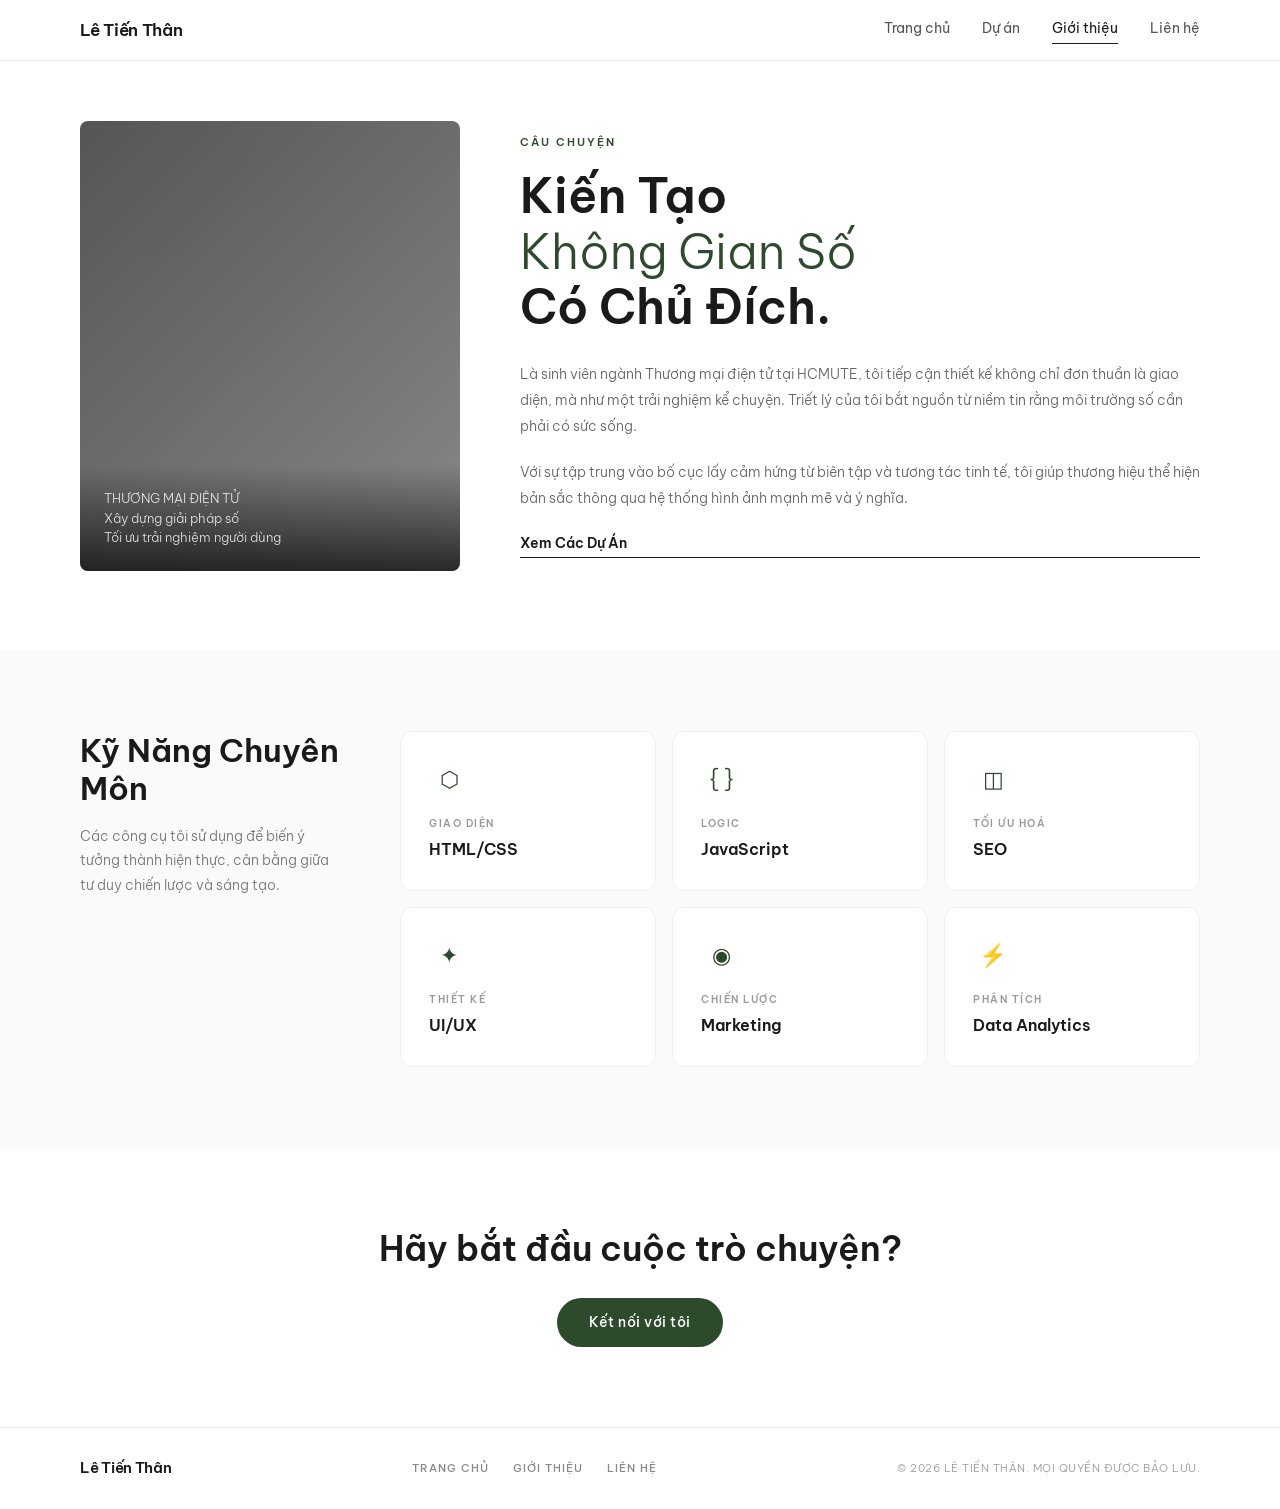
==== about.html @ 416ae42b "Test" ====
<!DOCTYPE html>
<html lang="vi">
<head>
  <meta charset="UTF-8">
  <meta name="viewport" content="width=device-width, initial-scale=1.0">
  <meta name="description" content="Giới thiệu về Lê Tiến Thân - Sinh viên Thương mại điện tử tại HCMUTE">
  <title>Lê Tiến Thân | Giới Thiệu</title>
  <link rel="stylesheet" href="styles.css">
  <script src="script.js" defer></script>
</head>
<body>

  <!-- HEADER -->
  <header class="header">
    <div class="container">
      <a href="home.html" class="logo">Lê Tiến Thân</a>
      <nav class="nav">
        <a href="home.html">Trang chủ</a>
        <a href="home.html#projects">Dự án</a>
        <a href="about.html" class="active">Giới thiệu</a>
        <a href="contact.html">Liên hệ</a>
      </nav>
      <button class="menu-toggle" type="button" aria-expanded="false" aria-label="Mở menu điều hướng">
        <span></span>
        <span></span>
        <span></span>
      </button>
    </div>
  </header>

  <!-- HERO ABOUT -->
  <section class="hero-about">
    <div class="container">
      <div class="about-image">
        <!-- Thay ảnh: đặt file vào folder images/ và cập nhật src -->
        <img src="images/about.jpg" alt="Lê Tiến Thân" onerror="this.style.display='none'">
        <div class="about-image-overlay">
          <p>THƯƠNG MẠI ĐIỆN TỬ</p>
          <p>Xây dựng giải pháp số</p>
          <p>Tối ưu trải nghiệm người dùng</p>
        </div>
      </div>
      <div class="about-content">
        <span class="label-text">Câu Chuyện</span>
        <h1>Kiến Tạo<br><em>Không Gian Số</em><br>Có Chủ Đích.</h1>
        <p class="description">
          Là sinh viên ngành Thương mại điện tử tại HCMUTE, tôi tiếp cận thiết kế không chỉ đơn thuần là giao diện, mà như một trải nghiệm kể chuyện. Triết lý của tôi bắt nguồn từ niềm tin rằng môi trường số cần phải có sức sống.
        </p>
        <p class="description">
          Với sự tập trung vào bố cục lấy cảm hứng từ biên tập và tương tác tinh tế, tôi giúp thương hiệu thể hiện bản sắc thông qua hệ thống hình ảnh mạnh mẽ và ý nghĩa.
        </p>
        <a href="home.html#projects" class="view-link">Xem Các Dự Án</a>
      </div>
    </div>
  </section>

  <!-- SKILLS -->
  <section class="skills-section">
    <div class="container">
      <div class="skills-intro">
        <h2>Kỹ Năng Chuyên Môn</h2>
        <p>Các công cụ tôi sử dụng để biến ý tưởng thành hiện thực, cân bằng giữa tư duy chiến lược và sáng tạo.</p>
      </div>
      <div class="skills-grid">

        <div class="skill-card">
          <div class="skill-icon">⬡</div>
          <div class="skill-label">Giao diện</div>
          <div class="skill-name">HTML/CSS</div>
        </div>

        <div class="skill-card">
          <div class="skill-icon">{ }</div>
          <div class="skill-label">Logic</div>
          <div class="skill-name">JavaScript</div>
        </div>

        <div class="skill-card">
          <div class="skill-icon">◫</div>
          <div class="skill-label">Tối ưu hoá</div>
          <div class="skill-name">SEO</div>
        </div>

        <div class="skill-card">
          <div class="skill-icon">✦</div>
          <div class="skill-label">Thiết kế</div>
          <div class="skill-name">UI/UX</div>
        </div>

        <div class="skill-card">
          <div class="skill-icon">◉</div>
          <div class="skill-label">Chiến lược</div>
          <div class="skill-name">Marketing</div>
        </div>

        <div class="skill-card">
          <div class="skill-icon">⚡</div>
          <div class="skill-label">Phân tích</div>
          <div class="skill-name">Data Analytics</div>
        </div>

      </div>
    </div>
  </section>

  <!-- CTA -->
  <section class="cta-section">
    <div class="container">
      <h2>Hãy bắt đầu cuộc trò chuyện?</h2>
      <a href="contact.html" class="btn-primary">Kết nối với tôi</a>
    </div>
  </section>

  <!-- FOOTER -->
  <footer class="footer">
    <div class="container">
      <span class="footer-logo">Lê Tiến Thân</span>
      <div class="footer-links">
        <a href="home.html">Trang chủ</a>
        <a href="about.html">Giới thiệu</a>
        <a href="contact.html">Liên hệ</a>
      </div>
      <span class="footer-copyright">© 2026 LÊ TIẾN THÂN. MỌI QUYỀN ĐƯỢC BẢO LƯU.</span>
    </div>
  </footer>

</body>
</html>
---- styles.css ----
/* ===== RESET & BASE ===== */
@import url('https://fonts.googleapis.com/css2?family=Be+Vietnam+Pro:ital,wght@0,300;0,400;0,500;0,600;0,700;1,300;1,400&display=swap');

*, *::before, *::after {
  margin: 0;
  padding: 0;
  box-sizing: border-box;
}

html {
  scroll-behavior: smooth;
}

body {
  font-family: 'Be Vietnam Pro', sans-serif;
  font-size: 16px;
  line-height: 1.6;
  color: #1a1a1a;
  background-color: #ffffff;
  font-weight: 300;
  -webkit-font-smoothing: antialiased;
}

a {
  text-decoration: none;
  color: inherit;
  transition: color 0.3s ease;
}

img {
  max-width: 100%;
  height: auto;
  display: block;
}

ul, ol {
  list-style: none;
}

button {
  cursor: pointer;
  border: none;
  background: none;
  font-family: inherit;
}

input, textarea {
  font-family: inherit;
  outline: none;
}

/* ===== TYPOGRAPHY ===== */
h1, h2, h3, h4, h5, h6 {
  font-family: 'Be Vietnam Pro', sans-serif;
  font-weight: 600;
  line-height: 1.2;
}

h1 { font-size: 3.5rem; }
h2 { font-size: 2.5rem; }
h3 { font-size: 1.5rem; }
h4 { font-size: 1.125rem; }

.serif-italic {
  font-family: 'Be Vietnam Pro', sans-serif;
  font-weight: 300;
  font-style: italic;
}

.label-text {
  font-size: 0.7rem;
  font-weight: 600;
  letter-spacing: 2px;
  text-transform: uppercase;
  color: #2d4a2d;
}

/* ===== CONTAINER ===== */
.container {
  max-width: 1200px;
  margin: 0 auto;
  padding: 0 40px;
}

/* ===== HEADER / NAV ===== */
.header {
  position: sticky;
  top: 0;
  z-index: 100;
  background: #fff;
  border-bottom: 1px solid #eee;
}

.header .container {
  display: flex;
  justify-content: space-between;
  align-items: center;
  height: 60px;
  position: relative;
}

.logo {
  font-family: 'Be Vietnam Pro', sans-serif;
  font-size: 1.05rem;
  font-weight: 600;
  letter-spacing: -0.3px;
  color: #1a1a1a;
}

.nav {
  display: flex;
  align-items: center;
  gap: 32px;
}

.nav a {
  font-size: 0.85rem;
  font-weight: 400;
  color: #555;
  position: relative;
  padding-bottom: 2px;
}

.nav a:hover,
.nav a.active {
  color: #1a1a1a;
}

.nav a.active::after {
  content: '';
  position: absolute;
  bottom: -2px;
  left: 0;
  right: 0;
  height: 1px;
  background: #1a1a1a;
}

.menu-toggle {
  display: none;
  flex-direction: column;
  align-items: center;
  justify-content: center;
  gap: 5px;
  cursor: pointer;
  width: 44px;
  height: 44px;
  padding: 0;
}

.menu-toggle span {
  width: 24px;
  height: 2px;
  background: #1a1a1a;
  transition: transform 0.3s ease, opacity 0.3s ease;
}

.header.menu-open .menu-toggle span:nth-child(1) {
  transform: translateY(7px) rotate(45deg);
}

.header.menu-open .menu-toggle span:nth-child(2) {
  opacity: 0;
}

.header.menu-open .menu-toggle span:nth-child(3) {
  transform: translateY(-7px) rotate(-45deg);
}

/* ===== HERO - HOME ===== */
.hero-home {
  padding: 80px 0 60px;
}

.hero-home .container {
  display: flex;
  justify-content: space-between;
  align-items: center;
  gap: 60px;
}

.hero-content {
  flex: 1;
  max-width: 500px;
}

.hero-content .label-text {
  margin-bottom: 16px;
  display: block;
}

.hero-content h1 {
  margin-bottom: 24px;
}

.hero-content p {
  font-size: 0.95rem;
  color: #666;
  line-height: 1.7;
  margin-bottom: 32px;
}

.hero-image {
  flex: 0 0 400px;
  height: 420px;
  border-radius: 12px;
  overflow: hidden;
  background: linear-gradient(135deg, #3a5a3a, #5a7a5a);
  position: relative;
}

.hero-image img {
  width: 100%;
  height: 100%;
  object-fit: cover;
}

.hero-image-placeholder {
  width: 100%;
  height: 100%;
  display: flex;
  align-items: center;
  justify-content: center;
  color: rgba(255,255,255,0.5);
  font-size: 0.9rem;
}

/* ===== BUTTONS ===== */
.btn-outline {
  display: inline-block;
  padding: 12px 28px;
  border: 1.5px solid #1a1a1a;
  border-radius: 30px;
  font-size: 0.85rem;
  font-weight: 500;
  color: #1a1a1a;
  transition: all 0.3s ease;
}

.btn-outline:hover {
  background: #1a1a1a;
  color: #fff;
}

.btn-primary {
  display: inline-block;
  padding: 14px 32px;
  background: #2d4a2d;
  color: #fff;
  border-radius: 30px;
  font-size: 0.85rem;
  font-weight: 500;
  letter-spacing: 0.5px;
  transition: all 0.3s ease;
  border: none;
}

.btn-primary:hover {
  background: #1e361e;
  transform: translateY(-1px);
}

.btn-primary:disabled {
  opacity: 0.7;
  cursor: not-allowed;
  transform: none;
}

.btn-dark {
  display: inline-flex;
  align-items: center;
  gap: 10px;
  padding: 16px 32px;
  background: #1a1a1a;
  color: #fff;
  border-radius: 0;
  font-size: 0.75rem;
  font-weight: 600;
  letter-spacing: 2px;
  text-transform: uppercase;
  transition: all 0.3s ease;
  border: none;
}

.btn-dark:hover {
  background: #333;
}

/* ===== PROJECTS SECTION ===== */
.projects-section {
  padding: 80px 0;
}

.projects-header {
  display: flex;
  justify-content: space-between;
  align-items: center;
  margin-bottom: 48px;
}

.projects-header a {
  font-size: 0.75rem;
  font-weight: 600;
  letter-spacing: 1.5px;
  text-transform: uppercase;
  color: #2d4a2d;
}

.projects-header a:hover {
  text-decoration: underline;
}

.projects-grid {
  display: grid;
  grid-template-columns: 1fr 1fr;
  gap: 40px;
}

.project-card {
  transition: transform 0.3s ease;
}

.project-card:hover {
  transform: translateY(-4px);
}

.project-card-image {
  width: 100%;
  height: 260px;
  border-radius: 8px;
  overflow: hidden;
  margin-bottom: 20px;
  background: #e8e8e8;
  position: relative;
}

.project-card-image img {
  width: 100%;
  height: 100%;
  object-fit: cover;
}

.project-card-image .badge {
  position: absolute;
  top: 12px;
  left: 12px;
  background: rgba(0,0,0,0.6);
  color: #fff;
  padding: 4px 10px;
  border-radius: 4px;
  font-size: 0.65rem;
  font-weight: 500;
  letter-spacing: 1px;
  text-transform: uppercase;
}

.project-card h3 {
  margin-bottom: 8px;
  font-family: 'Be Vietnam Pro', sans-serif;
  font-weight: 600;
}

.project-card p {
  font-size: 0.85rem;
  color: #777;
  line-height: 1.6;
  margin-bottom: 16px;
}

.project-tags {
  display: flex;
  gap: 8px;
  flex-wrap: wrap;
}

.tag {
  display: inline-flex;
  align-items: center;
  gap: 4px;
  padding: 5px 12px;
  border: 1px solid #ddd;
  border-radius: 20px;
  font-size: 0.72rem;
  color: #555;
}

.tag .dot {
  width: 6px;
  height: 6px;
  border-radius: 50%;
  background: #2d4a2d;
}

/* ===== NEWSLETTER SECTION ===== */
.newsletter-section {
  padding: 60px 0;
  background: #f5f5f0;
  margin: 0;
}

.newsletter-section .container {
  max-width: 600px;
}

.newsletter-section h2 {
  font-size: 2rem;
  margin-bottom: 12px;
}

.newsletter-section p {
  font-size: 0.9rem;
  color: #777;
  margin-bottom: 32px;
}

.newsletter-form {
  display: flex;
  gap: 12px;
}

.newsletter-form input {
  flex: 1;
  padding: 14px 20px;
  border: 1px solid #ccc;
  border-radius: 30px;
  font-size: 0.85rem;
  background: #fff;
}

.newsletter-form input::placeholder {
  color: #aaa;
}

/* ===== FOOTER ===== */
.footer {
  padding: 28px 0;
  border-top: 1px solid #eee;
  background: #fff;
}

.footer .container {
  display: flex;
  justify-content: space-between;
  align-items: center;
  flex-wrap: wrap;
  gap: 16px;
}

.footer-logo {
  font-family: 'Be Vietnam Pro', sans-serif;
  font-size: 0.95rem;
  font-weight: 600;
  letter-spacing: -0.3px;
}

.footer-links {
  display: flex;
  gap: 24px;
}

.footer-links a {
  font-size: 0.7rem;
  font-weight: 500;
  letter-spacing: 1px;
  text-transform: uppercase;
  color: #888;
}

.footer-links a:hover {
  color: #1a1a1a;
}

.footer-copyright {
  font-size: 0.7rem;
  color: #999;
  letter-spacing: 0.5px;
}

/* ===== ABOUT PAGE - HERO ===== */
.hero-about {
  padding: 60px 0 80px;
}

.hero-about .container {
  display: flex;
  gap: 60px;
  align-items: stretch;
}

.about-image {
  flex: 0 0 380px;
  border-radius: 8px;
  overflow: hidden;
  background: linear-gradient(135deg, #555, #888);
  min-height: 450px;
  position: relative;
}

.about-image img {
  width: 100%;
  height: 100%;
  object-fit: cover;
}

.about-image-overlay {
  position: absolute;
  bottom: 0;
  left: 0;
  right: 0;
  padding: 24px;
  background: linear-gradient(transparent, rgba(0,0,0,0.7));
  color: #fff;
}

.about-image-overlay p {
  font-size: 0.8rem;
  color: rgba(255,255,255,0.8);
  line-height: 1.5;
}

.about-content {
  flex: 1;
  display: flex;
  flex-direction: column;
  justify-content: center;
}

.about-content .label-text {
  margin-bottom: 16px;
  display: block;
}

.about-content h1 {
  font-size: 3rem;
  margin-bottom: 28px;
  line-height: 1.15;
}

.about-content h1 em {
  color: #2d4a2d;
  font-style: normal;
  font-weight: 300;
}

.about-content .description {
  font-size: 0.9rem;
  color: #666;
  line-height: 1.8;
  margin-bottom: 20px;
}

.about-content .view-link {
  font-size: 0.9rem;
  color: #1a1a1a;
  font-weight: 600;
  border-bottom: 1.5px solid #1a1a1a;
  padding-bottom: 2px;
  text-decoration: none;
}

.about-content .view-link:hover {
  color: #2d4a2d;
}

/* ===== SKILLS SECTION ===== */
.skills-section {
  padding: 80px 0;
  background: #fafafa;
}

.skills-section .container {
  display: flex;
  gap: 60px;
  align-items: flex-start;
}

.skills-intro {
  flex: 0 0 260px;
}

.skills-intro h2 {
  font-size: 2rem;
  margin-bottom: 16px;
}

.skills-intro p {
  font-size: 0.9rem;
  color: #777;
  line-height: 1.7;
}

.skills-grid {
  flex: 1;
  display: grid;
  grid-template-columns: repeat(3, 1fr);
  gap: 16px;
}

.skill-card {
  background: #fff;
  border: 1px solid #eee;
  border-radius: 12px;
  padding: 28px;
  transition: all 0.3s ease;
}

.skill-card:hover {
  border-color: #ccc;
  transform: translateY(-2px);
  box-shadow: 0 4px 16px rgba(0,0,0,0.06);
}

.skill-icon {
  width: 40px;
  height: 40px;
  display: flex;
  align-items: center;
  justify-content: center;
  margin-bottom: 16px;
  font-size: 1.4rem;
  color: #2d4a2d;
}

.skill-card .skill-label {
  font-size: 0.65rem;
  font-weight: 600;
  letter-spacing: 1.5px;
  text-transform: uppercase;
  color: #999;
  margin-bottom: 4px;
}

.skill-card .skill-name {
  font-size: 1rem;
  font-weight: 600;
  color: #1a1a1a;
}

/* ===== CTA SECTION ===== */
.cta-section {
  padding: 80px 0;
  text-align: center;
}

.cta-section h2 {
  font-size: 2.2rem;
  margin-bottom: 28px;
}

/* ===== CONTACT PAGE - HERO ===== */
.hero-contact {
  padding: 60px 0 40px;
}

.hero-contact h1 {
  font-size: 3.5rem;
  margin-bottom: 20px;
}

.hero-contact h1 em {
  color: #2d4a2d;
}

.hero-contact p {
  font-size: 0.9rem;
  color: #666;
  max-width: 400px;
  line-height: 1.7;
}

/* ===== CONTACT FORM SECTION ===== */
.contact-section {
  padding: 40px 0 60px;
}

.contact-section .container {
  display: flex;
  gap: 60px;
}

.contact-info {
  flex: 0 0 240px;
  align-self: flex-start;
}

.contact-block {
  margin-bottom: 36px;
}

.contact-block .label-text {
  margin-bottom: 12px;
  display: block;
}

.contact-block h3 {
  font-family: 'Be Vietnam Pro', sans-serif;
  font-size: 1.1rem;
  font-weight: 600;
  margin-bottom: 4px;
}

.contact-block p {
  font-size: 0.85rem;
  color: #777;
  line-height: 1.5;
}

.social-icons {
  display: flex;
  gap: 12px;
}

.social-icon {
  width: 40px;
  height: 40px;
  border: 1px solid #ddd;
  border-radius: 50%;
  display: flex;
  align-items: center;
  justify-content: center;
  font-size: 0.85rem;
  color: #555;
  transition: all 0.3s ease;
}

.social-icon:hover {
  border-color: #2d4a2d;
  color: #2d4a2d;
  background: #f0f5f0;
}

.contact-content {
  flex: 1;
  display: flex;
  flex-direction: column;
  gap: 24px;
}

.contact-form {
  padding: 32px;
  background: #f8f7f1;
  border: 1px solid #ece8da;
  border-radius: 16px;
}

.contact-form-intro {
  margin-bottom: 24px;
}

.contact-form-intro .label-text {
  display: block;
  margin-bottom: 12px;
}

.contact-form-intro h2 {
  font-size: 2rem;
  margin-bottom: 12px;
}

.contact-form-intro p {
  font-size: 0.9rem;
  color: #666;
  line-height: 1.7;
  max-width: 680px;
}

.form-grid {
  display: grid;
  grid-template-columns: repeat(2, minmax(0, 1fr));
  gap: 16px;
}

.form-field {
  display: flex;
  flex-direction: column;
  gap: 8px;
}

.form-field span {
  font-size: 0.8rem;
  font-weight: 500;
  color: #444;
}

.form-field input,
.form-field textarea {
  width: 100%;
  padding: 14px 16px;
  border: 1px solid #d9d4c5;
  border-radius: 12px;
  background: #fff;
  color: #1a1a1a;
  font-size: 0.92rem;
  transition: border-color 0.3s ease, box-shadow 0.3s ease;
}

.form-field input::placeholder,
.form-field textarea::placeholder {
  color: #a0a0a0;
}

.form-field input:focus,
.form-field textarea:focus {
  border-color: #2d4a2d;
  box-shadow: 0 0 0 3px rgba(45,74,45,0.08);
}

.form-field textarea {
  min-height: 170px;
  resize: vertical;
}

.form-field-full {
  grid-column: 1 / -1;
}

.hidden-field {
  position: absolute;
  left: -9999px;
  width: 1px;
  height: 1px;
  overflow: hidden;
}

.form-actions {
  display: flex;
  align-items: center;
  gap: 16px;
  flex-wrap: wrap;
  margin-top: 24px;
}

.form-note {
  font-size: 0.85rem;
  color: #666;
}

.form-status {
  min-height: 24px;
  margin-top: 16px;
  font-size: 0.9rem;
  font-weight: 500;
}

.form-status[data-state="pending"] {
  color: #666;
}

.form-status[data-state="success"] {
  color: #2d4a2d;
}

.form-status[data-state="error"] {
  color: #9f2f2f;
}

.contact-cards {
  display: grid;
  grid-template-columns: repeat(3, minmax(0, 1fr));
  gap: 16px;
}

.contact-action-card {
  display: flex;
  flex-direction: column;
  align-items: flex-start;
  min-height: 220px;
  padding: 32px 24px;
  background: #fff;
  border: 1px solid #eee;
  border-radius: 12px;
  text-decoration: none;
  color: inherit;
  transition: all 0.3s ease;
}

.contact-action-card:hover {
  border-color: #2d4a2d;
  transform: translateY(-3px);
  box-shadow: 0 8px 24px rgba(0,0,0,0.06);
}

.contact-card-icon {
  width: 48px;
  height: 48px;
  display: flex;
  align-items: center;
  justify-content: center;
  background: #f5f5f0;
  border-radius: 10px;
  margin-bottom: 20px;
  color: #2d4a2d;
}

.contact-action-card h3 {
  font-family: 'Be Vietnam Pro', sans-serif;
  font-size: 1rem;
  font-weight: 600;
  margin-bottom: 4px;
}

.contact-action-card p {
  font-size: 0.8rem;
  color: #888;
  margin-bottom: 20px;
  line-height: 1.4;
}

.contact-card-cta {
  margin-top: auto;
  font-size: 0.75rem;
  font-weight: 600;
  color: #2d4a2d;
  letter-spacing: 0.5px;
}

/* ===== AVAILABILITY SECTION ===== */
.availability-section {
  padding: 0 0 80px;
}

.availability-section .container {
  display: flex;
  gap: 0;
  align-items: stretch;
}

.availability-image {
  flex: 0 0 50%;
  min-height: 350px;
  background: linear-gradient(135deg, #c0c0c0, #a0a0a0);
  position: relative;
}

.availability-image img {
  width: 100%;
  height: 100%;
  object-fit: cover;
}

.availability-content {
  flex: 1;
  display: flex;
  flex-direction: column;
  justify-content: center;
  padding: 40px 60px;
}

.availability-content .label-text {
  margin-bottom: 16px;
  display: block;
}

.availability-content h2 {
  font-size: 2rem;
  margin-bottom: 20px;
  line-height: 1.3;
}

.availability-content p {
  font-size: 0.9rem;
  color: #777;
  line-height: 1.7;
}

/* ===== RESPONSIVE ===== */
@media (max-width: 992px) {
  h1 { font-size: 2.5rem; }
  h2 { font-size: 2rem; }

  .hero-home .container {
    flex-direction: column;
  }

  .hero-image {
    flex: none;
    width: 100%;
    height: 280px;
  }

  .projects-grid {
    grid-template-columns: 1fr;
  }

  .hero-about .container {
    flex-direction: column;
  }

  .about-image {
    flex: none;
    width: 100%;
    min-height: 350px;
  }

  .skills-section .container {
    flex-direction: column;
  }

  .skills-intro {
    flex: none;
  }

  .contact-section .container {
    flex-direction: column;
  }

  .contact-cards {
    grid-template-columns: repeat(2, minmax(0, 1fr));
  }

  .availability-section .container {
    flex-direction: column;
  }

  .availability-image {
    min-height: 250px;
  }
}

@media (max-width: 768px) {
  .container {
    padding: 0 20px;
  }

  h1 { font-size: 2rem; }

  .nav {
    display: none;
  }

  .menu-toggle {
    display: flex;
  }

  .header .container {
    height: auto;
    min-height: 60px;
    flex-wrap: wrap;
    padding-top: 8px;
    padding-bottom: 8px;
  }

  .nav {
    order: 3;
    width: 100%;
    flex-direction: column;
    align-items: flex-start;
    gap: 16px;
    padding-top: 16px;
    margin-top: 12px;
    border-top: 1px solid #eee;
  }

  .header.menu-open .nav {
    display: flex;
  }

  .skills-grid {
    grid-template-columns: repeat(2, 1fr);
  }

  .form-grid {
    grid-template-columns: 1fr;
  }

  .form-field-full {
    grid-column: auto;
  }

  .contact-form {
    padding: 24px 20px;
  }

  .contact-cards {
    grid-template-columns: 1fr;
  }

  .footer .container {
    flex-direction: column;
    text-align: center;
  }

  .footer-links {
    justify-content: center;
  }
}

@media (max-width: 480px) {
  .skills-grid {
    grid-template-columns: 1fr;
  }
}

/* ===== PROJECT DETAIL PAGES ===== */
.project-detail-hero {
  padding: 60px 0 40px;
}

.back-link {
  display: inline-block;
  font-size: 0.8rem;
  color: #888;
  margin-bottom: 24px;
  transition: color 0.3s ease;
}

.back-link:hover {
  color: #2d4a2d;
}

.project-detail-hero .label-text {
  display: block;
  margin-bottom: 12px;
}

.project-detail-hero h1 {
  font-size: 3rem;
  margin-bottom: 20px;
}

.project-detail-subtitle {
  font-size: 0.95rem;
  color: #666;
  max-width: 600px;
  line-height: 1.7;
  margin-bottom: 36px;
}

.project-meta {
  display: flex;
  gap: 48px;
  padding-top: 24px;
  border-top: 1px solid #eee;
}

.meta-item {
  display: flex;
  flex-direction: column;
  gap: 4px;
}

.meta-label {
  font-size: 0.65rem;
  font-weight: 600;
  letter-spacing: 1.5px;
  text-transform: uppercase;
  color: #999;
}

.meta-value {
  font-size: 0.9rem;
  font-weight: 500;
  color: #1a1a1a;
}

.project-detail-cover {
  padding: 40px 0;
}

.project-cover-image {
  width: 100%;
  height: 400px;
  border-radius: 12px;
  overflow: hidden;
  background: linear-gradient(135deg, #e0e0e0, #c8c8c8);
}

.project-cover-image img {
  width: 100%;
  height: 100%;
  object-fit: cover;
}

.project-detail-content {
  padding: 40px 0;
  border-top: 1px solid #f0f0f0;
}

.content-grid {
  display: flex;
  gap: 60px;
}

.content-sidebar {
  flex: 0 0 200px;
}

.content-sidebar h3 {
  font-size: 1.1rem;
  font-weight: 600;
  color: #1a1a1a;
}

.content-main {
  flex: 1;
}

.content-main p {
  font-size: 0.9rem;
  color: #555;
  line-height: 1.8;
  margin-bottom: 16px;
}

.detail-list {
  list-style: none;
  padding: 0;
}

.detail-list li {
  font-size: 0.9rem;
  color: #555;
  line-height: 1.8;
  margin-bottom: 16px;
  padding-left: 20px;
  position: relative;
}

.detail-list li::before {
  content: '';
  position: absolute;
  left: 0;
  top: 10px;
  width: 6px;
  height: 6px;
  border-radius: 50%;
  background: #2d4a2d;
}

.detail-list li strong {
  color: #1a1a1a;
  font-weight: 600;
}

.cta-section h2 a {
  color: #1a1a1a;
  transition: color 0.3s ease;
}

.cta-section h2 a:hover {
  color: #2d4a2d;
}

a.project-card {
  display: block;
  text-decoration: none;
  color: inherit;
}

@media (max-width: 992px) {
  .project-meta {
    flex-wrap: wrap;
    gap: 24px;
  }

  .content-grid {
    flex-direction: column;
    gap: 20px;
  }

  .content-sidebar {
    flex: none;
  }
}

@media (max-width: 768px) {
  .project-detail-hero h1 {
    font-size: 2rem;
  }

  .project-cover-image {
    height: 250px;
  }
}
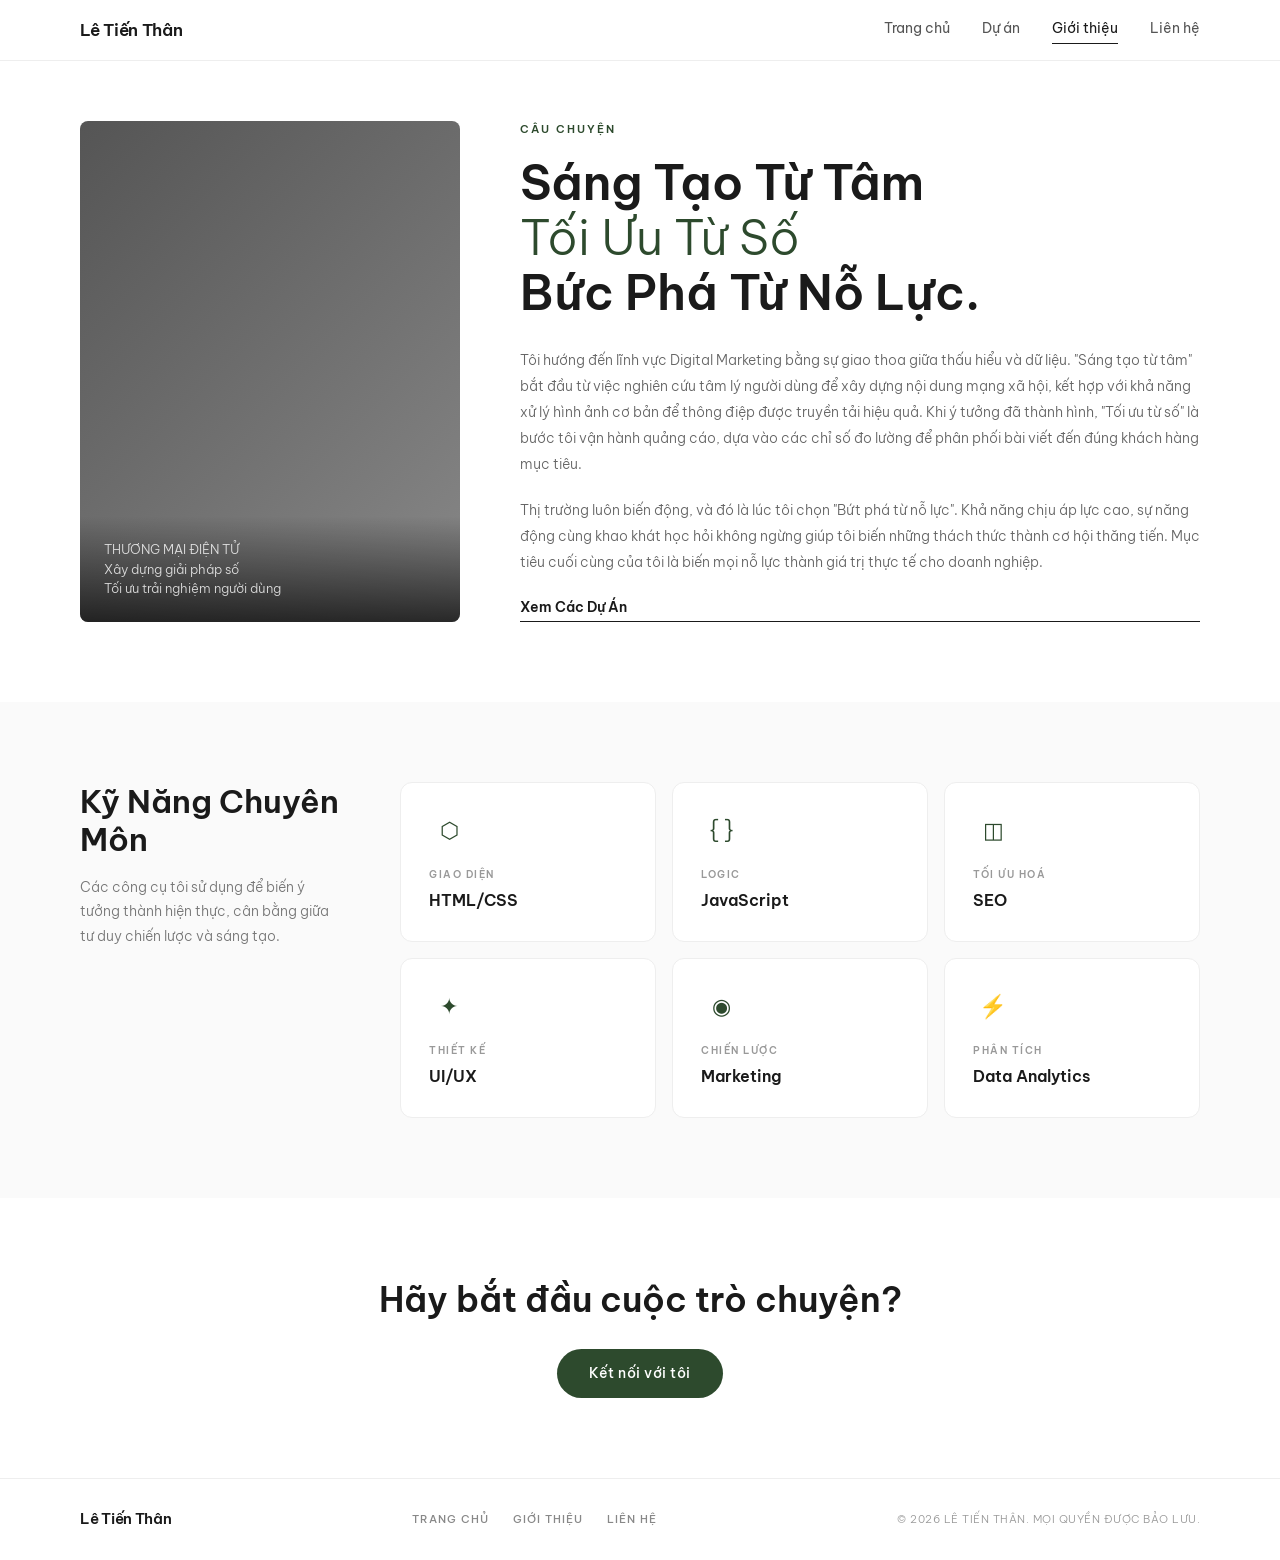
==== commit ef0ef0fb: "---" ====
--- a/about.html
+++ b/about.html
@@ -13,10 +13,10 @@
   <!-- HEADER -->
   <header class="header">
     <div class="container">
-      <a href="home.html" class="logo">Lê Tiến Thân</a>
+      <a href="index.html" class="logo">Lê Tiến Thân</a>
       <nav class="nav">
-        <a href="home.html">Trang chủ</a>
-        <a href="home.html#projects">Dự án</a>
+        <a href="index.html">Trang chủ</a>
+        <a href="index.html#projects">Dự án</a>
         <a href="about.html" class="active">Giới thiệu</a>
         <a href="contact.html">Liên hệ</a>
       </nav>
@@ -42,14 +42,17 @@
       </div>
       <div class="about-content">
         <span class="label-text">Câu Chuyện</span>
-        <h1>Kiến Tạo<br><em>Không Gian Số</em><br>Có Chủ Đích.</h1>
+        <h1>Sáng Tạo Từ Tâm<br><em>Tối Ưu Từ Số</em><br>Bức Phá Từ Nỗ Lực.</h1>
         <p class="description">
-          Là sinh viên ngành Thương mại điện tử tại HCMUTE, tôi tiếp cận thiết kế không chỉ đơn thuần là giao diện, mà như một trải nghiệm kể chuyện. Triết lý của tôi bắt nguồn từ niềm tin rằng môi trường số cần phải có sức sống.
+          Tôi hướng đến lĩnh vực Digital Marketing bằng sự giao thoa giữa thấu hiểu và dữ liệu. 
+          "Sáng tạo từ tâm" bắt đầu từ việc nghiên cứu tâm lý người dùng để xây dựng nội dung mạng xã hội, kết hợp với khả năng xử lý hình ảnh 
+          cơ bản để thông điệp được truyền tải hiệu quả. Khi ý tưởng đã thành hình, "Tối ưu từ số" là bước tôi vận hành quảng cáo, dựa vào các chỉ số đo lường để phân phối bài viết đến đúng khách hàng mục tiêu.
         </p>
         <p class="description">
-          Với sự tập trung vào bố cục lấy cảm hứng từ biên tập và tương tác tinh tế, tôi giúp thương hiệu thể hiện bản sắc thông qua hệ thống hình ảnh mạnh mẽ và ý nghĩa.
-        </p>
-        <a href="home.html#projects" class="view-link">Xem Các Dự Án</a>
+          Thị trường luôn biến động, và đó là lúc tôi chọn "Bứt phá từ nỗ lực". Khả năng chịu áp lực cao, sự năng động cùng khao khát học hỏi không ngừng giúp tôi biến những thách thức thành cơ hội thăng tiến.
+          Mục tiêu cuối cùng của tôi là biến mọi nỗ lực thành giá trị thực tế cho doanh nghiệp.
+          </p>
+        <a href="index.html#projects" class="view-link">Xem Các Dự Án</a>
       </div>
     </div>
   </section>
@@ -116,7 +119,7 @@
     <div class="container">
       <span class="footer-logo">Lê Tiến Thân</span>
       <div class="footer-links">
-        <a href="home.html">Trang chủ</a>
+        <a href="index.html">Trang chủ</a>
         <a href="about.html">Giới thiệu</a>
         <a href="contact.html">Liên hệ</a>
       </div>
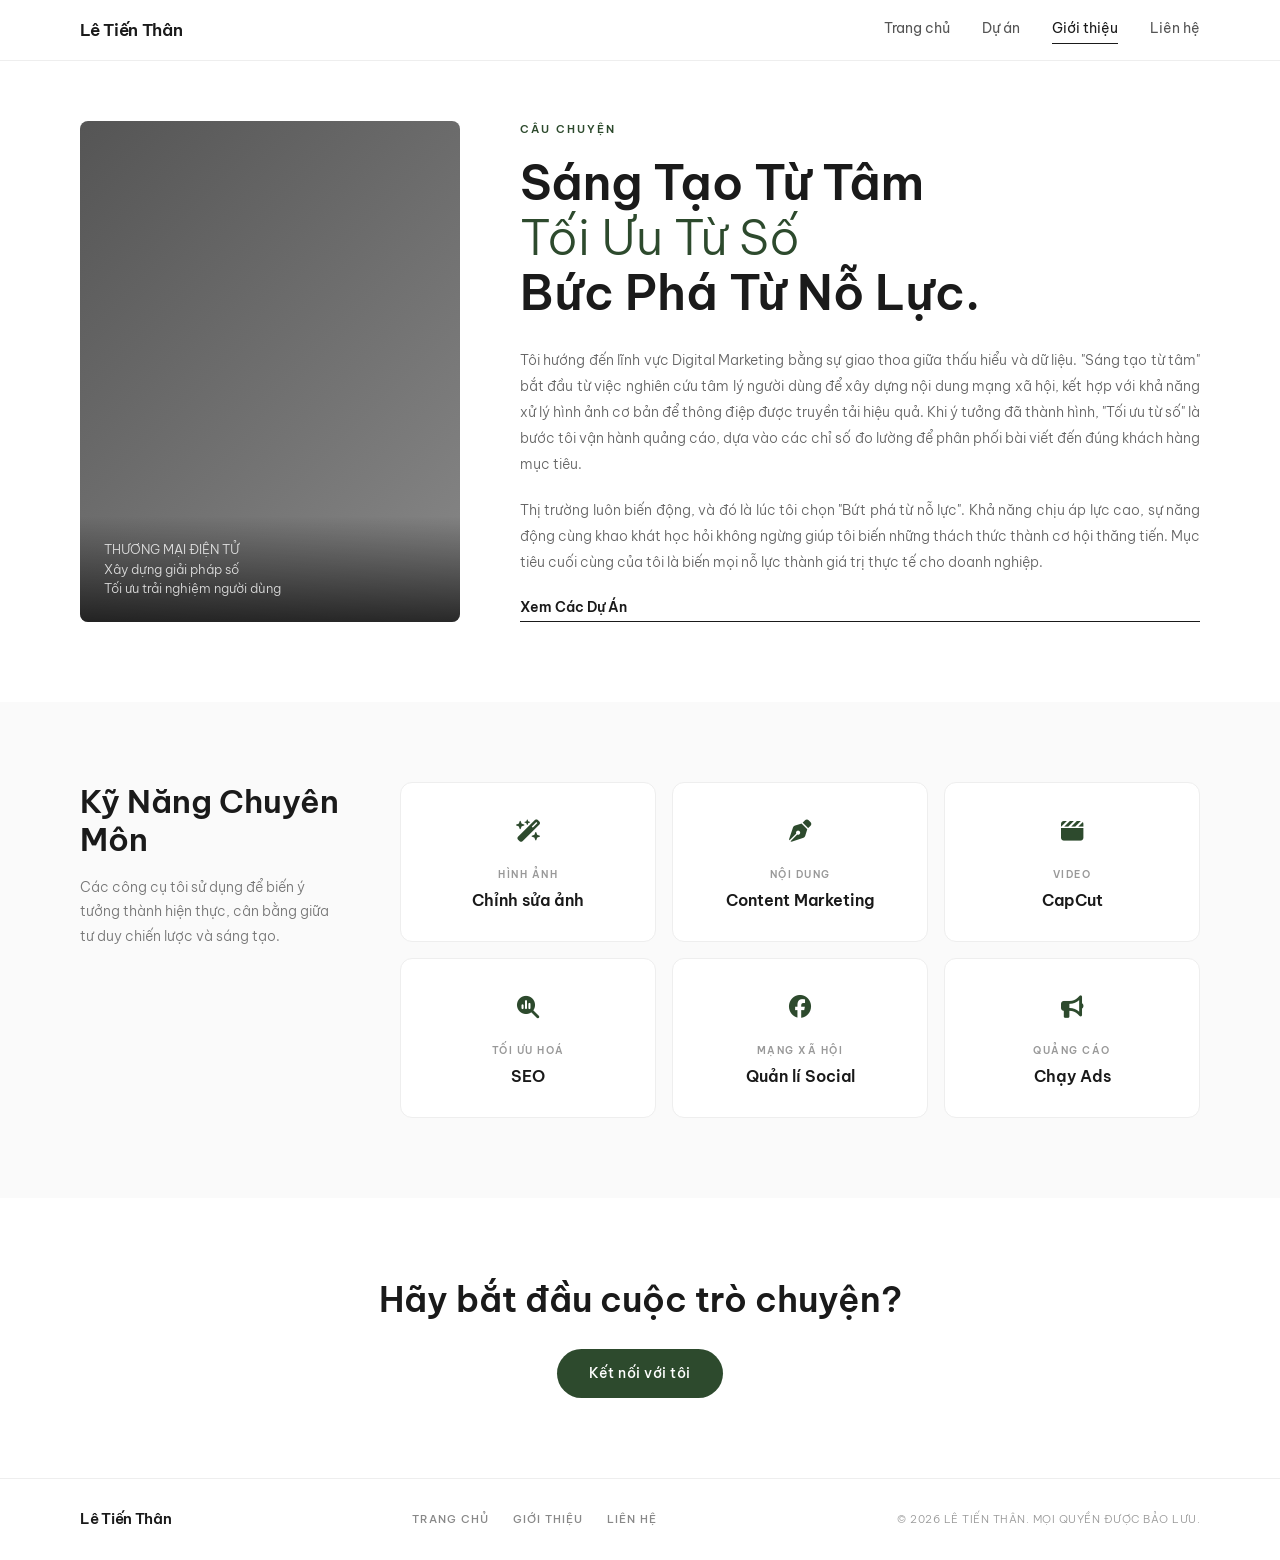
==== commit 452ec24a: "fix: change color and background btn" ====
--- a/about.html
+++ b/about.html
@@ -1,13 +1,17 @@
 <!DOCTYPE html>
 <html lang="vi">
+
 <head>
   <meta charset="UTF-8">
   <meta name="viewport" content="width=device-width, initial-scale=1.0">
   <meta name="description" content="Giới thiệu về Lê Tiến Thân - Sinh viên Thương mại điện tử tại HCMUTE">
   <title>Lê Tiến Thân | Giới Thiệu</title>
+  <link rel="stylesheet" href="https://cdnjs.cloudflare.com/ajax/libs/font-awesome/6.5.1/css/all.min.css"
+    crossorigin="anonymous" referrerpolicy="no-referrer" />
   <link rel="stylesheet" href="styles.css">
   <script src="script.js" defer></script>
 </head>
+
 <body>
 
   <!-- HEADER -->
@@ -29,7 +33,7 @@
   </header>
 
   <!-- HERO ABOUT -->
-  <section class="hero-about">
+  <section class="hero-about reveal">
     <div class="container">
       <div class="about-image">
         <!-- Thay ảnh: đặt file vào folder images/ và cập nhật src -->
@@ -44,21 +48,24 @@
         <span class="label-text">Câu Chuyện</span>
         <h1>Sáng Tạo Từ Tâm<br><em>Tối Ưu Từ Số</em><br>Bức Phá Từ Nỗ Lực.</h1>
         <p class="description">
-          Tôi hướng đến lĩnh vực Digital Marketing bằng sự giao thoa giữa thấu hiểu và dữ liệu. 
-          "Sáng tạo từ tâm" bắt đầu từ việc nghiên cứu tâm lý người dùng để xây dựng nội dung mạng xã hội, kết hợp với khả năng xử lý hình ảnh 
-          cơ bản để thông điệp được truyền tải hiệu quả. Khi ý tưởng đã thành hình, "Tối ưu từ số" là bước tôi vận hành quảng cáo, dựa vào các chỉ số đo lường để phân phối bài viết đến đúng khách hàng mục tiêu.
+          Tôi hướng đến lĩnh vực Digital Marketing bằng sự giao thoa giữa thấu hiểu và dữ liệu.
+          "Sáng tạo từ tâm" bắt đầu từ việc nghiên cứu tâm lý người dùng để xây dựng nội dung mạng xã hội, kết hợp với
+          khả năng xử lý hình ảnh
+          cơ bản để thông điệp được truyền tải hiệu quả. Khi ý tưởng đã thành hình, "Tối ưu từ số" là bước tôi vận hành
+          quảng cáo, dựa vào các chỉ số đo lường để phân phối bài viết đến đúng khách hàng mục tiêu.
         </p>
         <p class="description">
-          Thị trường luôn biến động, và đó là lúc tôi chọn "Bứt phá từ nỗ lực". Khả năng chịu áp lực cao, sự năng động cùng khao khát học hỏi không ngừng giúp tôi biến những thách thức thành cơ hội thăng tiến.
+          Thị trường luôn biến động, và đó là lúc tôi chọn "Bứt phá từ nỗ lực". Khả năng chịu áp lực cao, sự năng động
+          cùng khao khát học hỏi không ngừng giúp tôi biến những thách thức thành cơ hội thăng tiến.
           Mục tiêu cuối cùng của tôi là biến mọi nỗ lực thành giá trị thực tế cho doanh nghiệp.
-          </p>
+        </p>
         <a href="index.html#projects" class="view-link">Xem Các Dự Án</a>
       </div>
     </div>
   </section>
 
   <!-- SKILLS -->
-  <section class="skills-section">
+  <section class="skills-section reveal">
     <div class="container">
       <div class="skills-intro">
         <h2>Kỹ Năng Chuyên Môn</h2>
@@ -67,39 +74,39 @@
       <div class="skills-grid">
 
         <div class="skill-card">
-          <div class="skill-icon">⬡</div>
-          <div class="skill-label">Giao diện</div>
-          <div class="skill-name">HTML/CSS</div>
+          <div class="skill-icon"><i class="fa-solid fa-wand-magic-sparkles"></i></div>
+          <div class="skill-label">Hình ảnh</div>
+          <div class="skill-name">Chỉnh sửa ảnh</div>
         </div>
 
         <div class="skill-card">
-          <div class="skill-icon">{ }</div>
-          <div class="skill-label">Logic</div>
-          <div class="skill-name">JavaScript</div>
+          <div class="skill-icon"><i class="fa-solid fa-pen-nib"></i></div>
+          <div class="skill-label">Nội dung</div>
+          <div class="skill-name">Content Marketing</div>
         </div>
 
         <div class="skill-card">
-          <div class="skill-icon">◫</div>
+          <div class="skill-icon"><i class="fa-solid fa-clapperboard"></i></div>
+          <div class="skill-label">Video</div>
+          <div class="skill-name">CapCut</div>
+        </div>
+
+        <div class="skill-card">
+          <div class="skill-icon"><i class="fa-solid fa-magnifying-glass-chart"></i></div>
           <div class="skill-label">Tối ưu hoá</div>
           <div class="skill-name">SEO</div>
         </div>
 
         <div class="skill-card">
-          <div class="skill-icon">✦</div>
-          <div class="skill-label">Thiết kế</div>
-          <div class="skill-name">UI/UX</div>
+          <div class="skill-icon"><i class="fa-brands fa-facebook"></i></div>
+          <div class="skill-label">Mạng xã hội</div>
+          <div class="skill-name">Quản lí Social</div>
         </div>
 
         <div class="skill-card">
-          <div class="skill-icon">◉</div>
-          <div class="skill-label">Chiến lược</div>
-          <div class="skill-name">Marketing</div>
-        </div>
-
-        <div class="skill-card">
-          <div class="skill-icon">⚡</div>
-          <div class="skill-label">Phân tích</div>
-          <div class="skill-name">Data Analytics</div>
+          <div class="skill-icon"><i class="fa-solid fa-bullhorn"></i></div>
+          <div class="skill-label">Quảng cáo</div>
+          <div class="skill-name">Chạy Ads</div>
         </div>
 
       </div>
@@ -107,7 +114,7 @@
   </section>
 
   <!-- CTA -->
-  <section class="cta-section">
+  <section class="cta-section reveal">
     <div class="container">
       <h2>Hãy bắt đầu cuộc trò chuyện?</h2>
       <a href="contact.html" class="btn-primary">Kết nối với tôi</a>
@@ -127,5 +134,11 @@
     </div>
   </footer>
 
+  <!-- BACK TO TOP -->
+  <button class="back-to-top" id="back-to-top" aria-label="Quay lại đầu trang">
+    <i class="fa-solid fa-arrow-up"></i>
+  </button>
+
 </body>
-</html>
+
+</html>
--- a/styles.css
+++ b/styles.css
@@ -1,7 +1,9 @@
 /* ===== RESET & BASE ===== */
 @import url('https://fonts.googleapis.com/css2?family=Be+Vietnam+Pro:ital,wght@0,300;0,400;0,500;0,600;0,700;1,300;1,400&display=swap');
 
-*, *::before, *::after {
+*,
+*::before,
+*::after {
   margin: 0;
   padding: 0;
   box-sizing: border-box;
@@ -33,7 +35,8 @@
   display: block;
 }
 
-ul, ol {
+ul,
+ol {
   list-style: none;
 }
 
@@ -44,27 +47,45 @@
   font-family: inherit;
 }
 
-input, textarea {
+input,
+textarea {
   font-family: inherit;
   outline: none;
 }
 
 /* ===== TYPOGRAPHY ===== */
-h1, h2, h3, h4, h5, h6 {
+h1,
+h2,
+h3,
+h4,
+h5,
+h6 {
   font-family: 'Be Vietnam Pro', sans-serif;
   font-weight: 600;
   line-height: 1.2;
 }
 
-h1 { font-size: 3.5rem; }
-h2 { font-size: 2.5rem; }
-h3 { font-size: 1.5rem; }
-h4 { font-size: 1.125rem; }
+h1 {
+  font-size: 3.5rem;
+}
+
+h2 {
+  font-size: 2.5rem;
+}
+
+h3 {
+  font-size: 1.5rem;
+}
+
+h4 {
+  font-size: 1.125rem;
+}
 
 .serif-italic {
   font-family: 'Be Vietnam Pro', sans-serif;
   font-weight: 300;
   font-style: italic;
+  color: #2d4a2d;
 }
 
 .label-text {
@@ -197,12 +218,18 @@
   font-size: 0.95rem;
   color: #666;
   line-height: 1.7;
+  margin-bottom: 16px;
+  text-align: justify;
+  text-indent: 2em;
+}
+
+.hero-content p:last-of-type {
   margin-bottom: 32px;
 }
 
 .hero-image {
   flex: 0 0 400px;
-  height: 420px;
+  height: 500px;
   border-radius: 12px;
   overflow: hidden;
   background: linear-gradient(135deg, #3a5a3a, #5a7a5a);
@@ -221,7 +248,7 @@
   display: flex;
   align-items: center;
   justify-content: center;
-  color: rgba(255,255,255,0.5);
+  color: rgba(255, 255, 255, 0.5);
   font-size: 0.9rem;
 }
 
@@ -238,7 +265,7 @@
 }
 
 .btn-outline:hover {
-  background: #1a1a1a;
+  background: #2d4a2d;;
   color: #fff;
 }
 
@@ -344,7 +371,7 @@
   position: absolute;
   top: 12px;
   left: 12px;
-  background: rgba(0,0,0,0.6);
+  background: rgba(0, 0, 0, 0.6);
   color: #fff;
   padding: 4px 10px;
   border-radius: 4px;
@@ -508,13 +535,13 @@
   left: 0;
   right: 0;
   padding: 24px;
-  background: linear-gradient(transparent, rgba(0,0,0,0.7));
+  background: linear-gradient(transparent, rgba(0, 0, 0, 0.7));
   color: #fff;
 }
 
 .about-image-overlay p {
   font-size: 0.8rem;
-  color: rgba(255,255,255,0.8);
+  color: rgba(255, 255, 255, 0.8);
   line-height: 1.5;
 }
 
@@ -547,6 +574,7 @@
   color: #666;
   line-height: 1.8;
   margin-bottom: 20px;
+  text-align: justify;
 }
 
 .about-content .view-link {
@@ -602,12 +630,13 @@
   border-radius: 12px;
   padding: 28px;
   transition: all 0.3s ease;
+  text-align: center;
 }
 
 .skill-card:hover {
   border-color: #ccc;
   transform: translateY(-2px);
-  box-shadow: 0 4px 16px rgba(0,0,0,0.06);
+  box-shadow: 0 4px 16px rgba(0, 0, 0, 0.06);
 }
 
 .skill-icon {
@@ -616,7 +645,7 @@
   display: flex;
   align-items: center;
   justify-content: center;
-  margin-bottom: 16px;
+  margin: 0 auto 16px;
   font-size: 1.4rem;
   color: #2d4a2d;
 }
@@ -802,7 +831,7 @@
 .form-field input:focus,
 .form-field textarea:focus {
   border-color: #2d4a2d;
-  box-shadow: 0 0 0 3px rgba(45,74,45,0.08);
+  box-shadow: 0 0 0 3px rgba(45, 74, 45, 0.08);
 }
 
 .form-field textarea {
@@ -877,7 +906,7 @@
 .contact-action-card:hover {
   border-color: #2d4a2d;
   transform: translateY(-3px);
-  box-shadow: 0 8px 24px rgba(0,0,0,0.06);
+  box-shadow: 0 8px 24px rgba(0, 0, 0, 0.06);
 }
 
 .contact-card-icon {
@@ -963,10 +992,205 @@
   line-height: 1.7;
 }
 
+/* ===== FORM OVERLAY / LOADING ===== */
+.contact-form {
+  position: relative;
+}
+
+.form-overlay {
+  display: none;
+  position: absolute;
+  inset: 0;
+  background: rgba(248, 247, 241, 0.92);
+  border-radius: 16px;
+  z-index: 10;
+  flex-direction: column;
+  align-items: center;
+  justify-content: center;
+  gap: 16px;
+  backdrop-filter: blur(2px);
+}
+
+.form-overlay.show {
+  display: flex;
+}
+
+.form-spinner {
+  width: 36px;
+  height: 36px;
+  border: 3px solid #e0ddd0;
+  border-top-color: #2d4a2d;
+  border-radius: 50%;
+  animation: spin 0.8s linear infinite;
+}
+
+@keyframes spin {
+  to {
+    transform: rotate(360deg);
+  }
+}
+
+.form-overlay p {
+  font-size: 0.9rem;
+  color: #555;
+  font-weight: 500;
+}
+
+/* ===== FIELD VALIDATION ===== */
+.field-error {
+  border-color: #d44 !important;
+  box-shadow: 0 0 0 3px rgba(221, 68, 68, 0.1) !important;
+}
+
+@keyframes shake {
+
+  0%,
+  100% {
+    transform: translateX(0);
+  }
+
+  20% {
+    transform: translateX(-6px);
+  }
+
+  40% {
+    transform: translateX(6px);
+  }
+
+  60% {
+    transform: translateX(-4px);
+  }
+
+  80% {
+    transform: translateX(4px);
+  }
+}
+
+.shake {
+  animation: shake 0.5s ease;
+}
+
+/* ===== TOAST NOTIFICATION ===== */
+.toast-notification {
+  position: fixed;
+  bottom: 32px;
+  right: 32px;
+  display: flex;
+  align-items: flex-start;
+  gap: 12px;
+  padding: 16px 20px;
+  background: #fff;
+  border: 1px solid #e0e0e0;
+  border-left: 4px solid #2d4a2d;
+  border-radius: 12px;
+  box-shadow: 0 8px 32px rgba(0, 0, 0, 0.12);
+  z-index: 1000;
+  max-width: 380px;
+  transform: translateX(120%);
+  opacity: 0;
+  transition: transform 0.4s cubic-bezier(0.22, 1, 0.36, 1), opacity 0.4s ease;
+  pointer-events: none;
+}
+
+.toast-notification.show {
+  transform: translateX(0);
+  opacity: 1;
+  pointer-events: auto;
+}
+
+.toast-icon {
+  font-size: 1.4rem;
+  color: #2d4a2d;
+  flex-shrink: 0;
+  margin-top: 2px;
+}
+
+.toast-content strong {
+  display: block;
+  font-size: 0.9rem;
+  margin-bottom: 4px;
+  color: #1a1a1a;
+}
+
+.toast-content p {
+  font-size: 0.8rem;
+  color: #666;
+  line-height: 1.4;
+  margin: 0;
+}
+
+.toast-close {
+  background: none;
+  border: none;
+  font-size: 1rem;
+  color: #999;
+  cursor: pointer;
+  padding: 4px;
+  flex-shrink: 0;
+  transition: color 0.2s ease;
+}
+
+.toast-close:hover {
+  color: #333;
+}
+
+/* ===== SCROLL REVEAL ===== */
+.reveal {
+  opacity: 0;
+  transform: translateY(30px);
+  transition: opacity 0.7s cubic-bezier(0.22, 1, 0.36, 1), transform 0.7s cubic-bezier(0.22, 1, 0.36, 1);
+}
+
+.reveal.revealed {
+  opacity: 1;
+  transform: translateY(0);
+}
+
+/* ===== BACK TO TOP ===== */
+.back-to-top {
+  position: fixed;
+  bottom: 32px;
+  right: 32px;
+  width: 44px;
+  height: 44px;
+  border-radius: 50%;
+  background: #2d4a2d;
+  color: #fff;
+  border: none;
+  cursor: pointer;
+  display: flex;
+  align-items: center;
+  justify-content: center;
+  font-size: 1rem;
+  box-shadow: 0 4px 12px rgba(45, 74, 45, 0.3);
+  opacity: 0;
+  visibility: hidden;
+  transform: translateY(16px);
+  transition: all 0.3s ease;
+  z-index: 90;
+}
+
+.back-to-top.show {
+  opacity: 1;
+  visibility: visible;
+  transform: translateY(0);
+}
+
+.back-to-top:hover {
+  background: #1e361e;
+  transform: translateY(-2px);
+  box-shadow: 0 6px 20px rgba(45, 74, 45, 0.4);
+}
+
 /* ===== RESPONSIVE ===== */
 @media (max-width: 992px) {
-  h1 { font-size: 2.5rem; }
-  h2 { font-size: 2rem; }
+  h1 {
+    font-size: 2.5rem;
+  }
+
+  h2 {
+    font-size: 2rem;
+  }
 
   .hero-home .container {
     flex-direction: column;
@@ -1015,6 +1239,10 @@
   .availability-image {
     min-height: 250px;
   }
+
+  .availability-content {
+    padding: 32px 20px;
+  }
 }
 
 @media (max-width: 768px) {
@@ -1022,7 +1250,9 @@
     padding: 0 20px;
   }
 
-  h1 { font-size: 2rem; }
+  h1 {
+    font-size: 2rem;
+  }
 
   .nav {
     display: none;
@@ -1047,6 +1277,7 @@
     align-items: flex-start;
     gap: 16px;
     padding-top: 16px;
+    padding-bottom: 16px;
     margin-top: 12px;
     border-top: 1px solid #eee;
   }
@@ -1055,10 +1286,26 @@
     display: flex;
   }
 
+  .hero-home {
+    padding: 48px 0 40px;
+  }
+
+  .hero-contact h1 {
+    font-size: 2.2rem;
+  }
+
+  .contact-form-intro h2 {
+    font-size: 1.5rem;
+  }
+
   .skills-grid {
     grid-template-columns: repeat(2, 1fr);
   }
 
+  .skill-card {
+    padding: 20px;
+  }
+
   .form-grid {
     grid-template-columns: 1fr;
   }
@@ -1073,6 +1320,15 @@
 
   .contact-cards {
     grid-template-columns: 1fr;
+  }
+
+  .contact-action-card {
+    min-height: auto;
+    padding: 24px 20px;
+  }
+
+  .cta-section h2 {
+    font-size: 1.6rem;
   }
 
   .footer .container {
@@ -1083,11 +1339,138 @@
   .footer-links {
     justify-content: center;
   }
+
+  .toast-notification {
+    left: 16px;
+    right: 16px;
+    bottom: 16px;
+    max-width: none;
+  }
+
+  .back-to-top {
+    bottom: 20px;
+    right: 20px;
+    width: 40px;
+    height: 40px;
+  }
+
+  .project-cover-image {
+    height: 200px;
+  }
+
+  .project-meta {
+    gap: 16px;
+  }
 }
 
 @media (max-width: 480px) {
+  h1 {
+    font-size: 1.7rem;
+  }
+
+  h2 {
+    font-size: 1.5rem;
+  }
+
+  .container {
+    padding: 0 16px;
+  }
+
+  .hero-home {
+    padding: 32px 0;
+  }
+
+  .hero-content p {
+    font-size: 0.88rem;
+  }
+
+  .hero-image {
+    height: 220px;
+  }
+
   .skills-grid {
-    grid-template-columns: 1fr;
+    grid-template-columns: repeat(2, 1fr);
+    gap: 10px;
+  }
+
+  .skill-card {
+    padding: 16px;
+  }
+
+  .skill-icon {
+    font-size: 1.2rem;
+    margin-bottom: 10px;
+  }
+
+  .skill-card .skill-name {
+    font-size: 0.88rem;
+  }
+
+  .project-card-image {
+    height: 180px;
+  }
+
+  .projects-section,
+  .skills-section,
+  .cta-section {
+    padding: 48px 0;
+  }
+
+  .about-image {
+    min-height: 280px;
+  }
+
+  .about-content h1 {
+    font-size: 2rem;
+  }
+
+  .availability-image {
+    min-height: 200px;
+  }
+
+  .btn-outline,
+  .btn-primary {
+    padding: 12px 24px;
+    font-size: 0.82rem;
+  }
+
+  .form-actions {
+    flex-direction: column;
+    align-items: flex-start;
+  }
+}
+
+@media (max-width: 375px) {
+  .skills-grid {
+    grid-template-columns: 1fr 1fr;
+    gap: 8px;
+  }
+
+  .skill-card {
+    padding: 14px;
+  }
+
+  .hero-contact h1 {
+    font-size: 1.8rem;
+  }
+
+  .contact-form {
+    padding: 20px 16px;
+  }
+}
+
+/* Safe area for notched phones */
+@supports (padding: env(safe-area-inset-bottom)) {
+  .footer {
+    padding-bottom: calc(28px + env(safe-area-inset-bottom));
+  }
+
+  .back-to-top {
+    bottom: calc(20px + env(safe-area-inset-bottom));
+  }
+
+  .toast-notification {
+    bottom: calc(32px + env(safe-area-inset-bottom));
   }
 }
 
@@ -1271,4 +1654,4 @@
   .project-cover-image {
     height: 250px;
   }
-}
+}
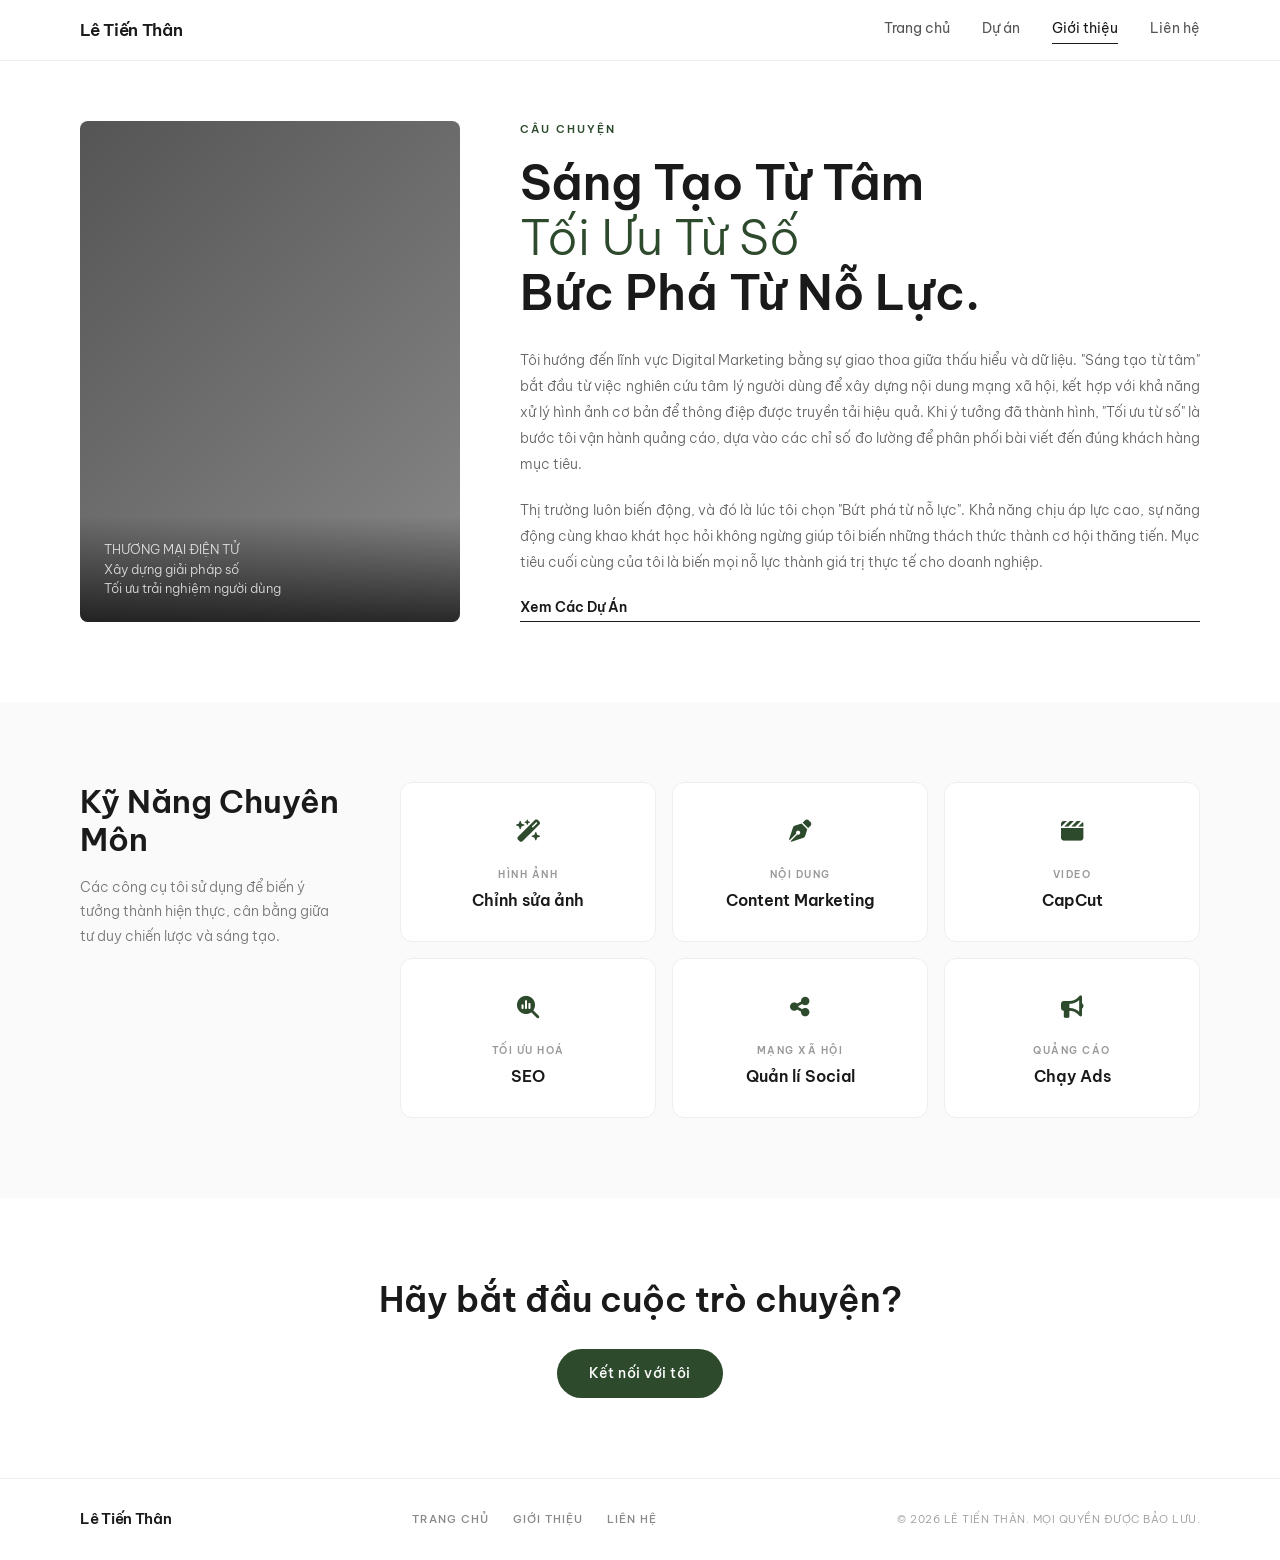
==== commit 08ea3907: "chore: change facebook's icon to ill" ====
--- a/about.html
+++ b/about.html
@@ -98,7 +98,7 @@
         </div>
 
         <div class="skill-card">
-          <div class="skill-icon"><i class="fa-brands fa-facebook"></i></div>
+          <div class="skill-icon"><i class="fa-solid fa-share-nodes"></i></div>
           <div class="skill-label">Mạng xã hội</div>
           <div class="skill-name">Quản lí Social</div>
         </div>
@@ -141,4 +141,4 @@
 
 </body>
 
-</html>+</html>
--- a/styles.css
+++ b/styles.css
@@ -228,8 +228,8 @@
 }
 
 .hero-image {
-  flex: 0 0 400px;
-  height: 500px;
+  flex: 0 0 440px;
+  height: 560px;
   border-radius: 12px;
   overflow: hidden;
   background: linear-gradient(135deg, #3a5a3a, #5a7a5a);
@@ -1198,8 +1198,9 @@
 
   .hero-image {
     flex: none;
-    width: 100%;
-    height: 280px;
+    width: min(100%, 420px);
+    height: 560px;
+    margin: 0 auto;
   }
 
   .projects-grid {
@@ -1290,6 +1291,11 @@
     padding: 48px 0 40px;
   }
 
+  .hero-image {
+    width: min(100%, 360px);
+    height: 500px;
+  }
+
   .hero-contact h1 {
     font-size: 2.2rem;
   }
@@ -1385,7 +1391,8 @@
   }
 
   .hero-image {
-    height: 220px;
+    width: min(100%, 300px);
+    height: 420px;
   }
 
   .skills-grid {
@@ -1654,4 +1661,4 @@
   .project-cover-image {
     height: 250px;
   }
-}+}
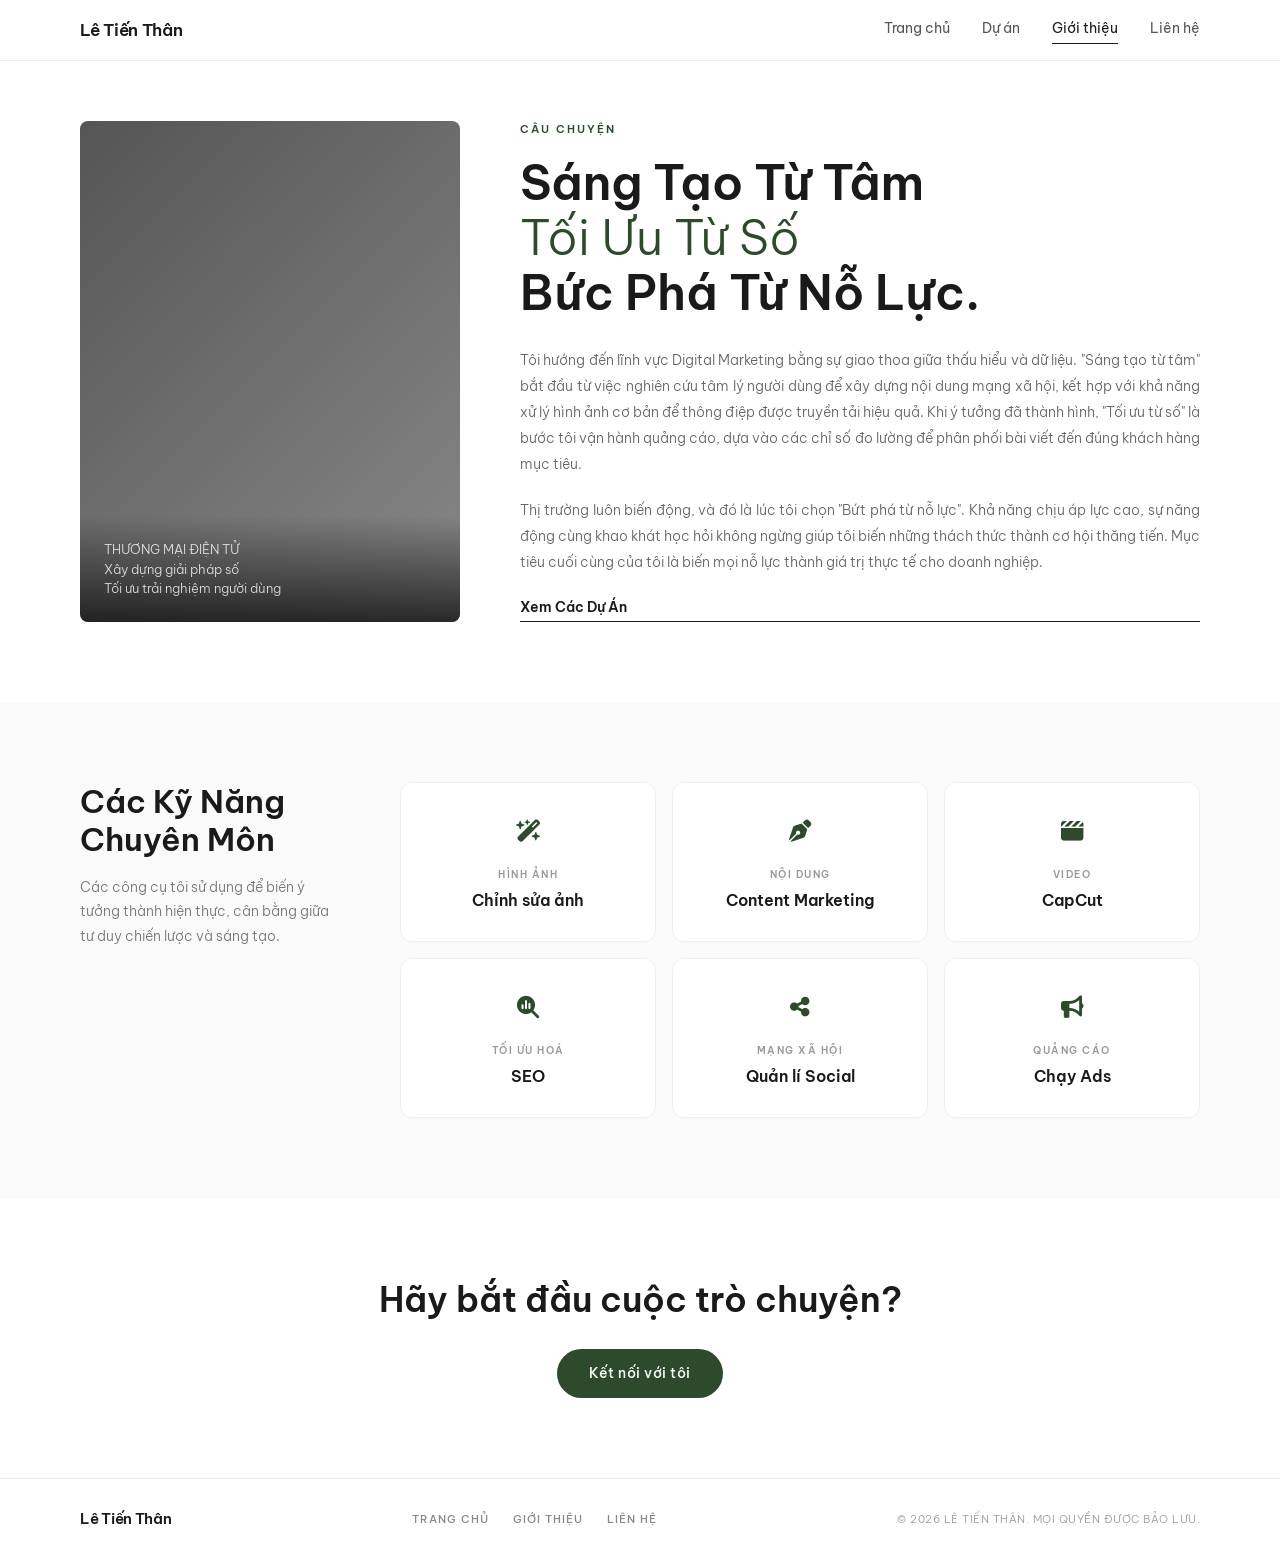
==== commit c0e49db3: "fix: change text" ====
--- a/about.html
+++ b/about.html
@@ -68,7 +68,7 @@
   <section class="skills-section reveal">
     <div class="container">
       <div class="skills-intro">
-        <h2>Kỹ Năng Chuyên Môn</h2>
+        <h2>Các Kỹ Năng Chuyên Môn</h2>
         <p>Các công cụ tôi sử dụng để biến ý tưởng thành hiện thực, cân bằng giữa tư duy chiến lược và sáng tạo.</p>
       </div>
       <div class="skills-grid">
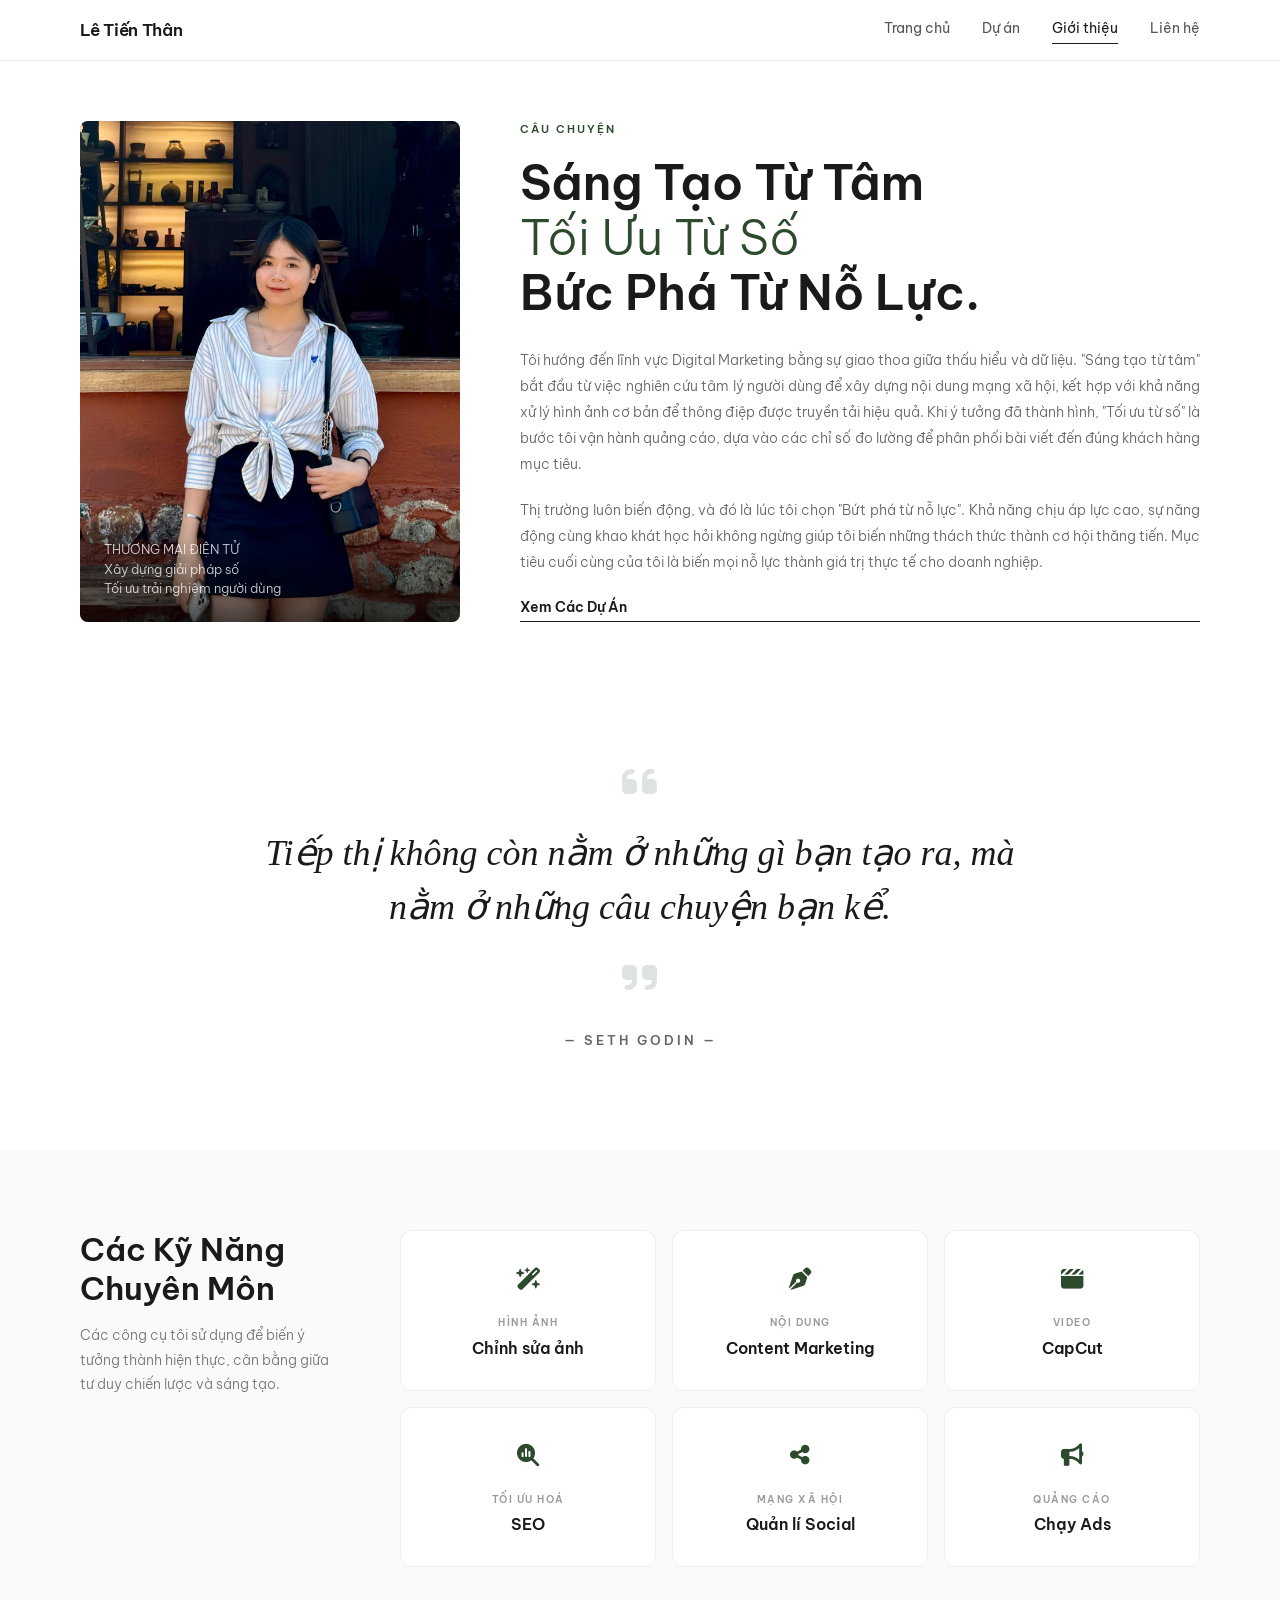
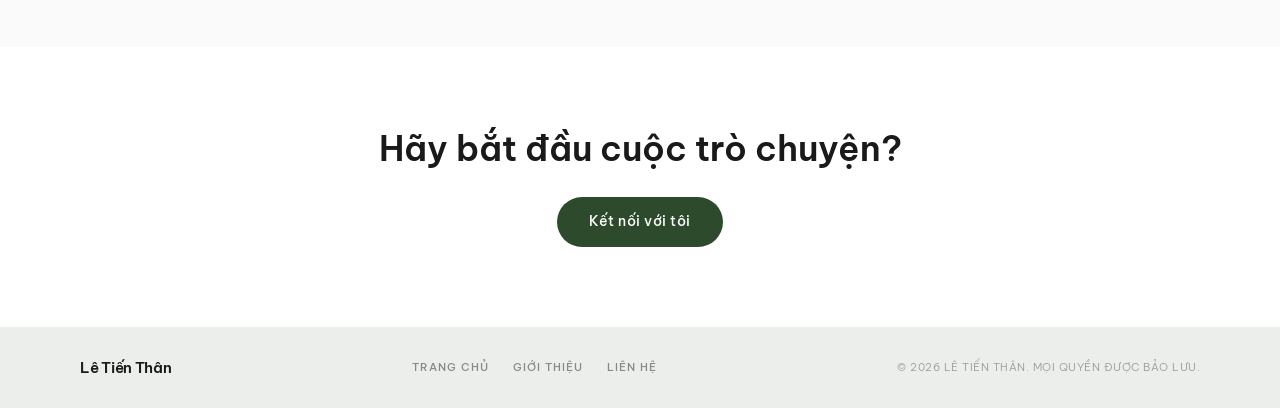
==== commit 665e0bff: "gần hoàn chỉnh" ====
--- a/about.html
+++ b/about.html
@@ -37,7 +37,7 @@
     <div class="container">
       <div class="about-image">
         <!-- Thay ảnh: đặt file vào folder images/ và cập nhật src -->
-        <img src="images/about.jpg" alt="Lê Tiến Thân" onerror="this.style.display='none'">
+        <img src="images/about.png" alt="Lê Tiến Thân" onerror="this.style.display='none'">
         <div class="about-image-overlay">
           <p>THƯƠNG MẠI ĐIỆN TỬ</p>
           <p>Xây dựng giải pháp số</p>
@@ -61,6 +61,18 @@
         </p>
         <a href="index.html#projects" class="view-link">Xem Các Dự Án</a>
       </div>
+    </div>
+  </section>
+
+  <!-- QUOTE MANIFESTO -->
+  <section class="quote-section reveal" style="padding: 60px 0 100px; text-align: center;">
+    <div class="container" style="max-width: 900px; margin: 0 auto;">
+      <i class="fa-solid fa-quote-left" style="font-size: 2.5rem; color: #2d4a2d; margin-bottom: 24px; opacity: 0.15; display: block;"></i>
+      <h2 style="font-family: 'Be Vietnam Pro', serif; font-size: 2.25rem; line-height: 1.5; font-weight: 400; font-style: italic; color: #1a1a1a; margin-bottom: 24px;">
+        Tiếp thị không còn nằm ở những gì bạn tạo ra, mà nằm ở những câu chuyện bạn kể.
+      </h2>
+      <i class="fa-solid fa-quote-right" style="font-size: 2.5rem; color: #2d4a2d; margin-bottom: 32px; opacity: 0.15; display: block;"></i>
+      <p style="font-size: 0.8rem; letter-spacing: 3px; text-transform: uppercase; color: #666; font-weight: 600;">— Seth Godin —</p>
     </div>
   </section>
 
--- a/styles.css
+++ b/styles.css
@@ -126,6 +126,9 @@
   font-weight: 600;
   letter-spacing: -0.3px;
   color: #1a1a1a;
+  display: inline-block;
+  white-space: nowrap;
+  flex-shrink: 0;
 }
 
 .nav {
@@ -209,7 +212,10 @@
   margin-bottom: 16px;
   display: block;
 }
-
+.hero-content h1 .serif-italic {
+  display: inline-block;
+  white-space: nowrap;
+}
 .hero-content h1 {
   margin-bottom: 24px;
 }
@@ -462,7 +468,7 @@
 .footer {
   padding: 28px 0;
   border-top: 1px solid #eee;
-  background: #fff;
+  background: #eceeec;
 }
 
 .footer .container {
@@ -711,7 +717,9 @@
   flex: 0 0 240px;
   align-self: flex-start;
 }
-
+.contact-info {
+    grid-template-columns: 1fr;
+  }
 .contact-block {
   margin-bottom: 36px;
 }
@@ -1360,10 +1368,6 @@
     height: 40px;
   }
 
-  .project-cover-image {
-    height: 200px;
-  }
-
   .project-meta {
     gap: 16px;
   }
@@ -1549,16 +1553,17 @@
 
 .project-cover-image {
   width: 100%;
-  height: 400px;
+  height: auto;
   border-radius: 12px;
   overflow: hidden;
+  display: flex;
   background: linear-gradient(135deg, #e0e0e0, #c8c8c8);
 }
 
 .project-cover-image img {
   width: 100%;
-  height: 100%;
-  object-fit: cover;
+  height: auto;
+  display: block;
 }
 
 .project-detail-content {
@@ -1637,6 +1642,56 @@
   color: inherit;
 }
 
+/* EMAIL MOCKUP RESPONSIVE CLASSES */
+.figma-showcase {
+  display: flex;
+  flex-direction: column;
+  gap: 56px;
+  margin-top: 24px;
+}
+
+.figma-item-header {
+  font-size: 1.25rem;
+  font-weight: 600;
+  margin-bottom: 8px;
+}
+
+.figma-item-desc {
+  margin-bottom: 16px;
+  color: var(--text-secondary);
+  line-height: 1.6;
+}
+
+.result-img-wrapper {
+  width: 100%;
+  max-width: 600px;
+  margin: 0 auto;
+  text-align: center;
+  padding: 16px 0;
+}
+
+.email-mockup-img {
+  width: 80%;
+  max-width: 100%;
+  border-radius: 12px;
+  margin: 0 auto;
+  display: block;
+  box-shadow: 0 8px 30px rgba(0,0,0,0.08);
+  transition: transform 0.3s ease;
+}
+
+.email-mockup-img:hover {
+  transform: translateY(-4px);
+}
+
+@media (max-width: 768px) {
+  .email-mockup-img {
+    width: 100%;
+    border-radius: 8px;
+    box-shadow: 0 4px 15px rgba(0,0,0,0.06);
+  }
+}
+
 @media (max-width: 992px) {
   .project-meta {
     flex-wrap: wrap;
@@ -1657,8 +1712,168 @@
   .project-detail-hero h1 {
     font-size: 2rem;
   }
-
-  .project-cover-image {
-    height: 250px;
-  }
-}
+}
+
+/* ===== RESULTS & STATISTICS ===== */
+.stats-grid {
+  display: grid;
+  grid-template-columns: repeat(auto-fit, minmax(130px, 1fr));
+  gap: 20px;
+  margin-bottom: 32px;
+}
+
+.stat-card {
+  background: #fff;
+  padding: 24px 16px;
+  border-radius: 12px;
+  text-align: center;
+  border: 1px solid #eaeaea;
+  transition: transform 0.3s ease, box-shadow 0.3s ease, border-color 0.3s;
+}
+
+.stat-card:hover {
+  transform: translateY(-4px);
+  box-shadow: 0 10px 24px rgba(0,0,0,0.06);
+  border-color: #2d4a2d;
+}
+
+.stat-number {
+  font-family: 'Be Vietnam Pro', sans-serif;
+  font-size: 2rem;
+  font-weight: 700;
+  color: #2d4a2d;
+  margin-bottom: 8px;
+  line-height: 1.1;
+}
+
+.stat-label {
+  font-size: 0.75rem;
+  font-weight: 600;
+  color: #777;
+  text-transform: uppercase;
+  letter-spacing: 0.5px;
+}
+
+.results-gallery {
+  display: grid;
+  grid-template-columns: repeat(2, 1fr);
+  gap: 20px;
+}
+
+.result-img-wrapper {
+  position: relative;
+  background: #f8f8f8;
+  border-radius: 8px;
+  overflow: hidden;
+  border: 1px solid #f0f0f0;
+}
+
+.result-img-wrapper img {
+  width: 100%;
+  height: auto;
+  display: block;
+  transition: transform 0.4s ease;
+  position: relative;
+  z-index: 2;
+}
+
+.result-img-wrapper:hover img {
+  transform: scale(1.03);
+}
+
+.img-placeholder-text {
+  position: absolute;
+  inset: 0;
+  display: flex;
+  align-items: center;
+  justify-content: center;
+  color: #a0a0a0;
+  font-size: 0.85rem;
+  z-index: 1;
+}
+
+.design-gallery {
+  display: grid;
+  grid-template-columns: repeat(auto-fill, minmax(220px, 1fr));
+  gap: 24px;
+}
+
+.design-item {
+  position: relative;
+  background: #fdfdfd;
+  border-radius: 12px;
+  overflow: hidden;
+  border: 1px solid #eaeaea;
+  box-shadow: 0 4px 16px rgba(0,0,0,0.03);
+  transition: transform 0.3s ease, box-shadow 0.3s ease;
+  aspect-ratio: 1 / 1;
+}
+
+.design-item:hover {
+  transform: translateY(-6px);
+  box-shadow: 0 12px 24px rgba(0,0,0,0.08);
+  border-color: #2d4a2d;
+}
+
+.design-item img {
+  width: 100%;
+  height: 100%;
+  object-fit: cover;
+  display: block;
+  transition: transform 0.5s cubic-bezier(0.25, 0.46, 0.45, 0.94);
+  position: relative;
+  z-index: 2;
+}
+
+.design-item:hover img {
+  transform: scale(1.08);
+}
+
+.design-info {
+  position: absolute;
+  bottom: 0;
+  left: 0;
+  right: 0;
+  background: linear-gradient(transparent, rgba(0,0,0,0.85));
+  padding: 30px 20px 16px;
+  color: #fff;
+  transform: translateY(100%);
+  transition: transform 0.3s ease;
+  z-index: 3;
+}
+
+.design-item:hover .design-info {
+  transform: translateY(0);
+}
+
+.design-info h4 {
+  font-size: 0.95rem;
+  font-weight: 600;
+  margin-bottom: 4px;
+  color: #fff;
+}
+
+.design-info p {
+  font-size: 0.75rem;
+  color: #ddd;
+  margin: 0;
+}
+
+@media (max-width: 576px) {
+  .results-gallery {
+    grid-template-columns: 1fr;
+  }
+  .stats-grid {
+    grid-template-columns: 1fr 1fr;
+  }
+  .design-gallery {
+    grid-template-columns: repeat(2, 1fr);
+    gap: 16px;
+  }
+}
+
+@media (max-width: 400px) {
+  .design-gallery {
+    grid-template-columns: 1fr;
+  }
+}
